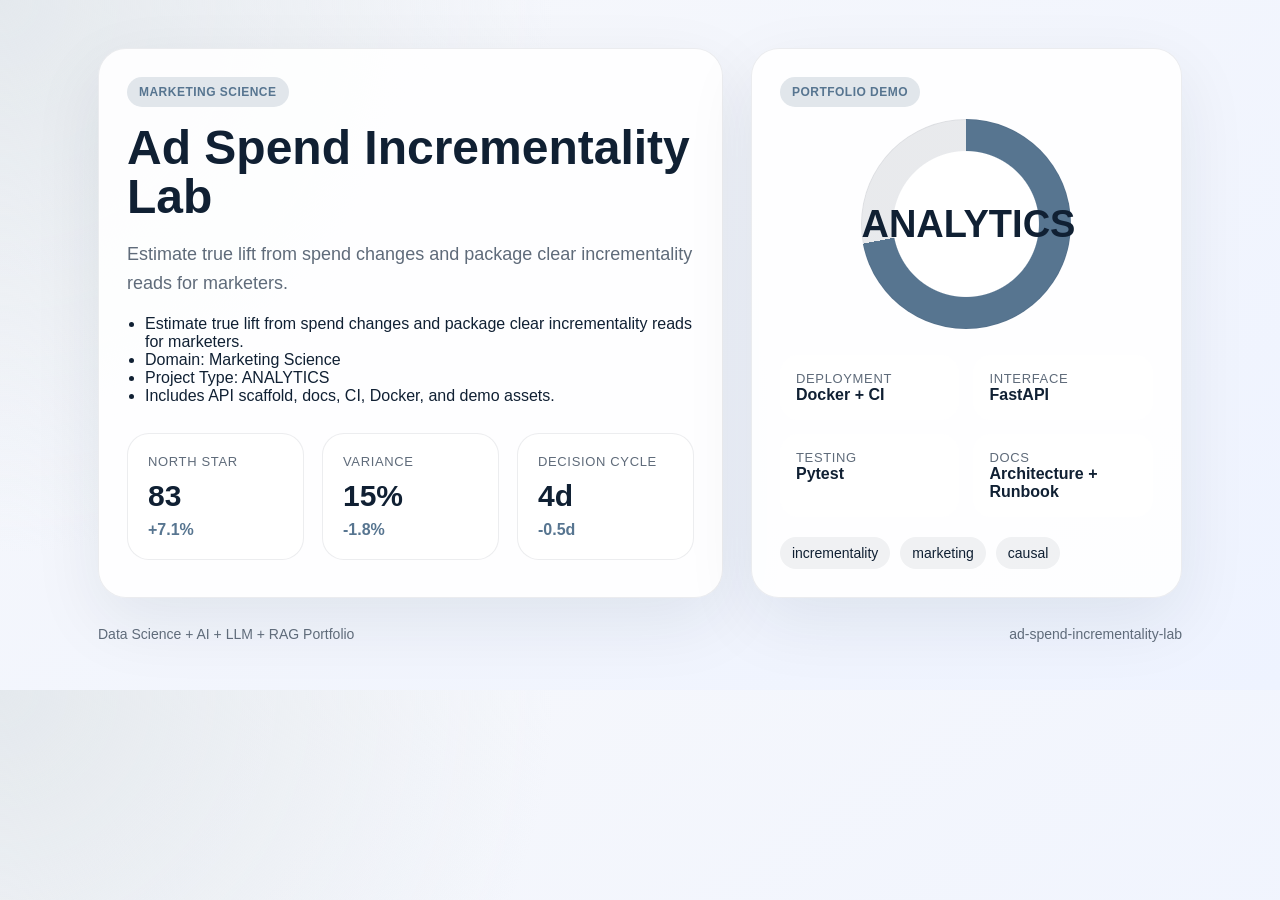
==== demo/index.html @ 29cf0526 "Publish production-ready portfolio project" ====
<!doctype html>
        <html lang="en">
        <head>
          <meta charset="utf-8">
          <meta name="viewport" content="width=device-width, initial-scale=1">
          <title>Ad Spend Incrementality Lab</title>
          <style>
            :root {
              --accent: #577590;
              --ink: #102033;
              --muted: #5f6b7a;
              --card: rgba(255,255,255,0.88);
              --bg-1: #f7f8fb;
              --bg-2: #eef3ff;
            }
            * { box-sizing: border-box; }
            body {
              margin: 0;
              font-family: "Avenir Next", "Segoe UI", sans-serif;
              color: var(--ink);
              background:
                radial-gradient(circle at top left, color-mix(in srgb, var(--accent) 16%, white), transparent 38%),
                linear-gradient(145deg, var(--bg-1), var(--bg-2));
            }
            main {
              max-width: 1180px;
              margin: 0 auto;
              padding: 48px;
            }
            .hero {
              display: grid;
              grid-template-columns: 1.45fr 1fr;
              gap: 28px;
              align-items: stretch;
            }
            .panel {
              background: var(--card);
              border: 1px solid rgba(16, 32, 51, 0.08);
              border-radius: 28px;
              padding: 28px;
              box-shadow: 0 24px 70px rgba(16, 32, 51, 0.08);
            }
            .eyebrow {
              display: inline-flex;
              padding: 8px 12px;
              border-radius: 999px;
              background: color-mix(in srgb, var(--accent) 18%, white);
              color: var(--accent);
              font-weight: 700;
              letter-spacing: 0.04em;
              text-transform: uppercase;
              font-size: 12px;
            }
            h1 {
              font-size: 48px;
              line-height: 1.03;
              margin: 16px 0 18px;
            }
            p {
              color: var(--muted);
              font-size: 18px;
              line-height: 1.6;
              margin: 0 0 18px;
            }
            ul {
              margin: 18px 0 0;
              padding-left: 18px;
              color: var(--ink);
            }
            .cards {
              display: grid;
              grid-template-columns: repeat(3, 1fr);
              gap: 18px;
              margin-top: 28px;
            }
            .card {
              background: white;
              border-radius: 22px;
              padding: 20px;
              border: 1px solid rgba(16, 32, 51, 0.08);
            }
            .card span, .meta span {
              display: block;
              color: var(--muted);
              font-size: 13px;
              text-transform: uppercase;
              letter-spacing: 0.05em;
            }
            .card strong {
              display: block;
              font-size: 30px;
              margin: 10px 0 8px;
            }
            .card em {
              color: var(--accent);
              font-style: normal;
              font-weight: 700;
            }
            .visual {
              min-height: 100%;
              display: flex;
              flex-direction: column;
              justify-content: space-between;
            }
            .ring {
              width: 210px;
              height: 210px;
              margin: 12px auto 26px;
              border-radius: 50%;
              background:
                radial-gradient(circle closest-side, white 69%, transparent 70%),
                conic-gradient(var(--accent) 0 72%, rgba(16, 32, 51, 0.09) 72% 100%);
              display: grid;
              place-items: center;
              box-shadow: inset 0 0 0 1px rgba(16, 32, 51, 0.05);
            }
            .ring strong {
              font-size: 38px;
            }
            .meta {
              display: grid;
              grid-template-columns: repeat(2, 1fr);
              gap: 14px;
            }
            .meta article {
              background: white;
              border-radius: 18px;
              padding: 16px;
            }
            .tag-list {
              display: flex;
              flex-wrap: wrap;
              gap: 10px;
              list-style: none;
              padding: 0;
              margin: 20px 0 0;
            }
            .tag-list li {
              padding: 8px 12px;
              border-radius: 999px;
              background: rgba(16, 32, 51, 0.06);
              font-size: 14px;
            }
            .footer {
              margin-top: 28px;
              display: flex;
              justify-content: space-between;
              color: var(--muted);
              font-size: 14px;
            }
          </style>
        </head>
        <body>
          <main>
            <section class="hero">
              <div class="panel">
                <span class="eyebrow">Marketing Science</span>
                <h1>Ad Spend Incrementality Lab</h1>
                <p>Estimate true lift from spend changes and package clear incrementality reads for marketers.</p>
                <ul>
                  <li>Estimate true lift from spend changes and package clear incrementality reads for marketers.</li><li>Domain: Marketing Science</li><li>Project Type: ANALYTICS</li><li>Includes API scaffold, docs, CI, Docker, and demo assets.</li>
                </ul>
                <div class="cards">
                  <article class='card'><span>North Star</span><strong>83</strong><em>+7.1%</em></article>
<article class='card'><span>Variance</span><strong>15%</strong><em>-1.8%</em></article>
<article class='card'><span>Decision Cycle</span><strong>4d</strong><em>-0.5d</em></article>
                </div>
              </div>
              <div class="panel visual">
                <div>
                  <span class="eyebrow">Portfolio Demo</span>
                  <div class="ring"><strong>ANALYTICS</strong></div>
                </div>
                <div class="meta">
                  <article><span>Deployment</span><strong>Docker + CI</strong></article>
                  <article><span>Interface</span><strong>FastAPI</strong></article>
                  <article><span>Testing</span><strong>Pytest</strong></article>
                  <article><span>Docs</span><strong>Architecture + Runbook</strong></article>
                </div>
                <ul class="tag-list"><li>incrementality</li><li>marketing</li><li>causal</li></ul>
              </div>
            </section>
            <div class="footer">
              <span>Data Science + AI + LLM + RAG Portfolio</span>
              <span>ad-spend-incrementality-lab</span>
            </div>
          </main>
        </body>
        </html>
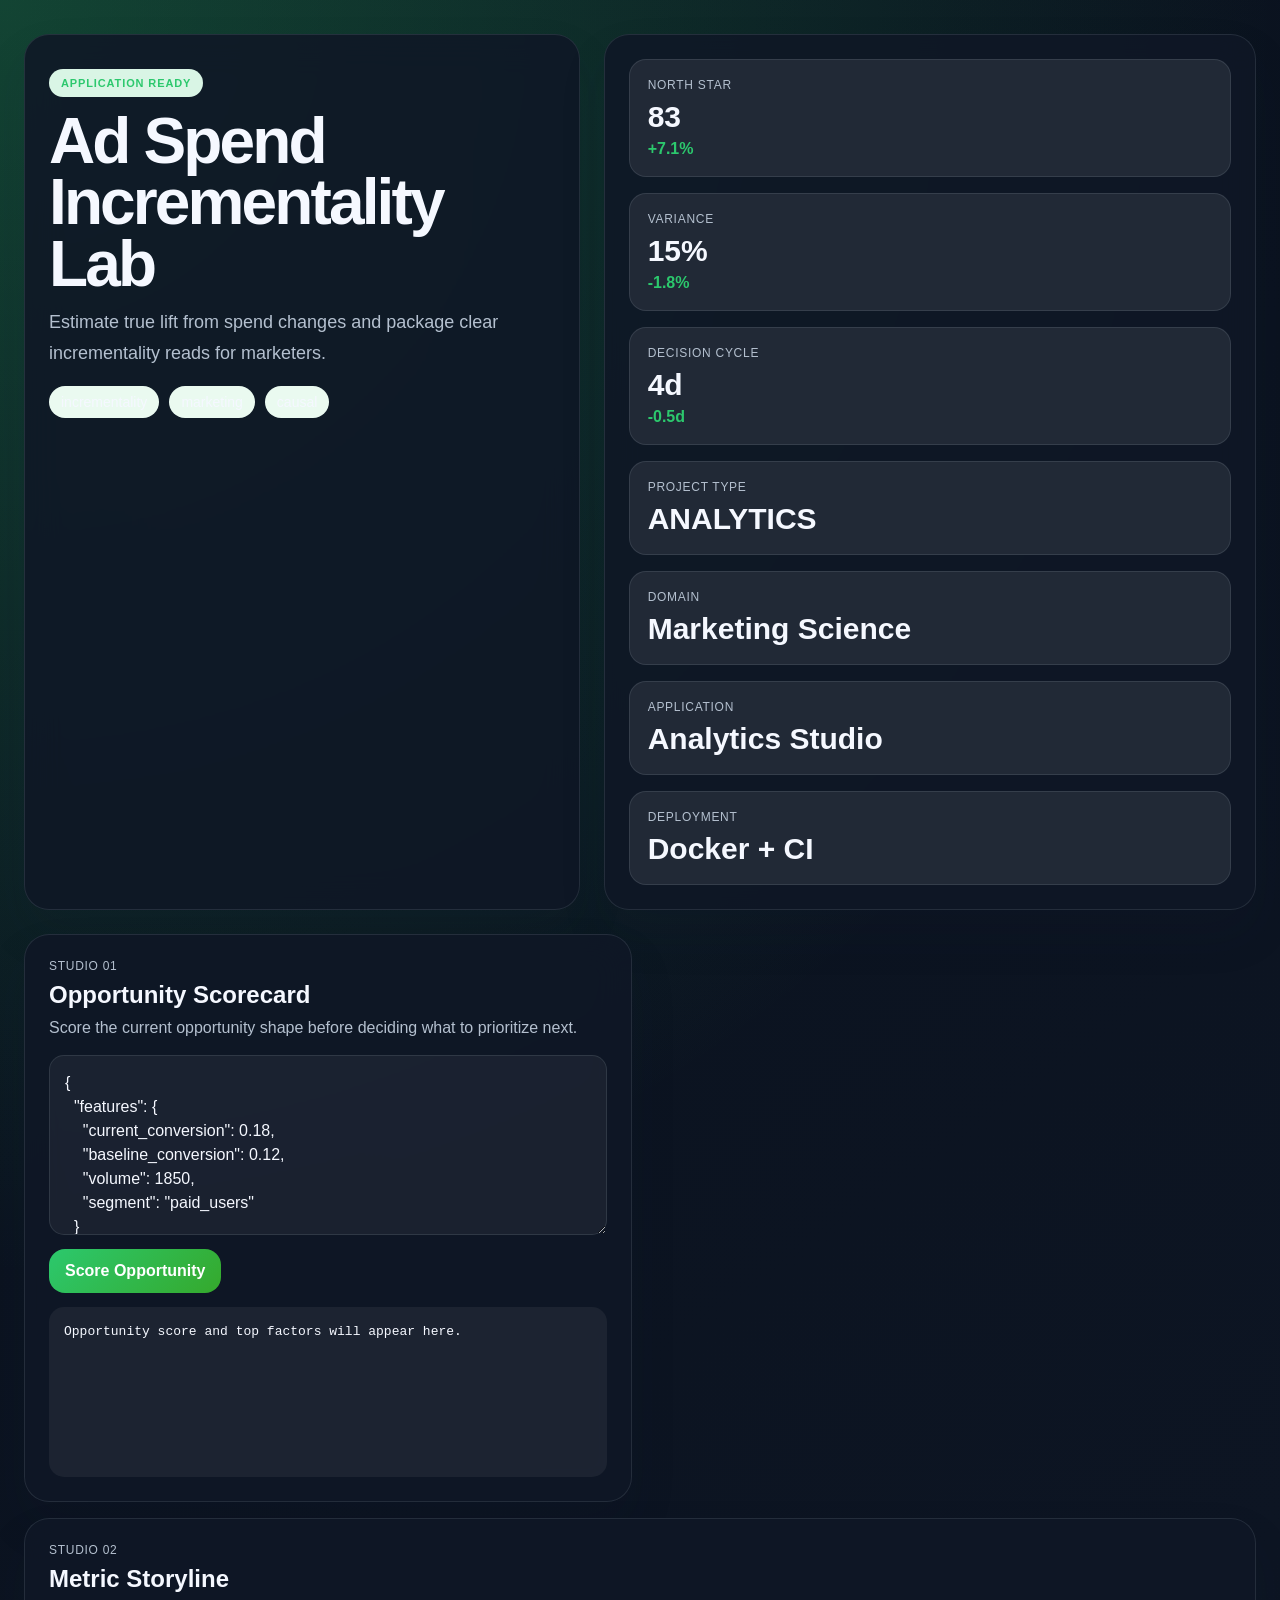
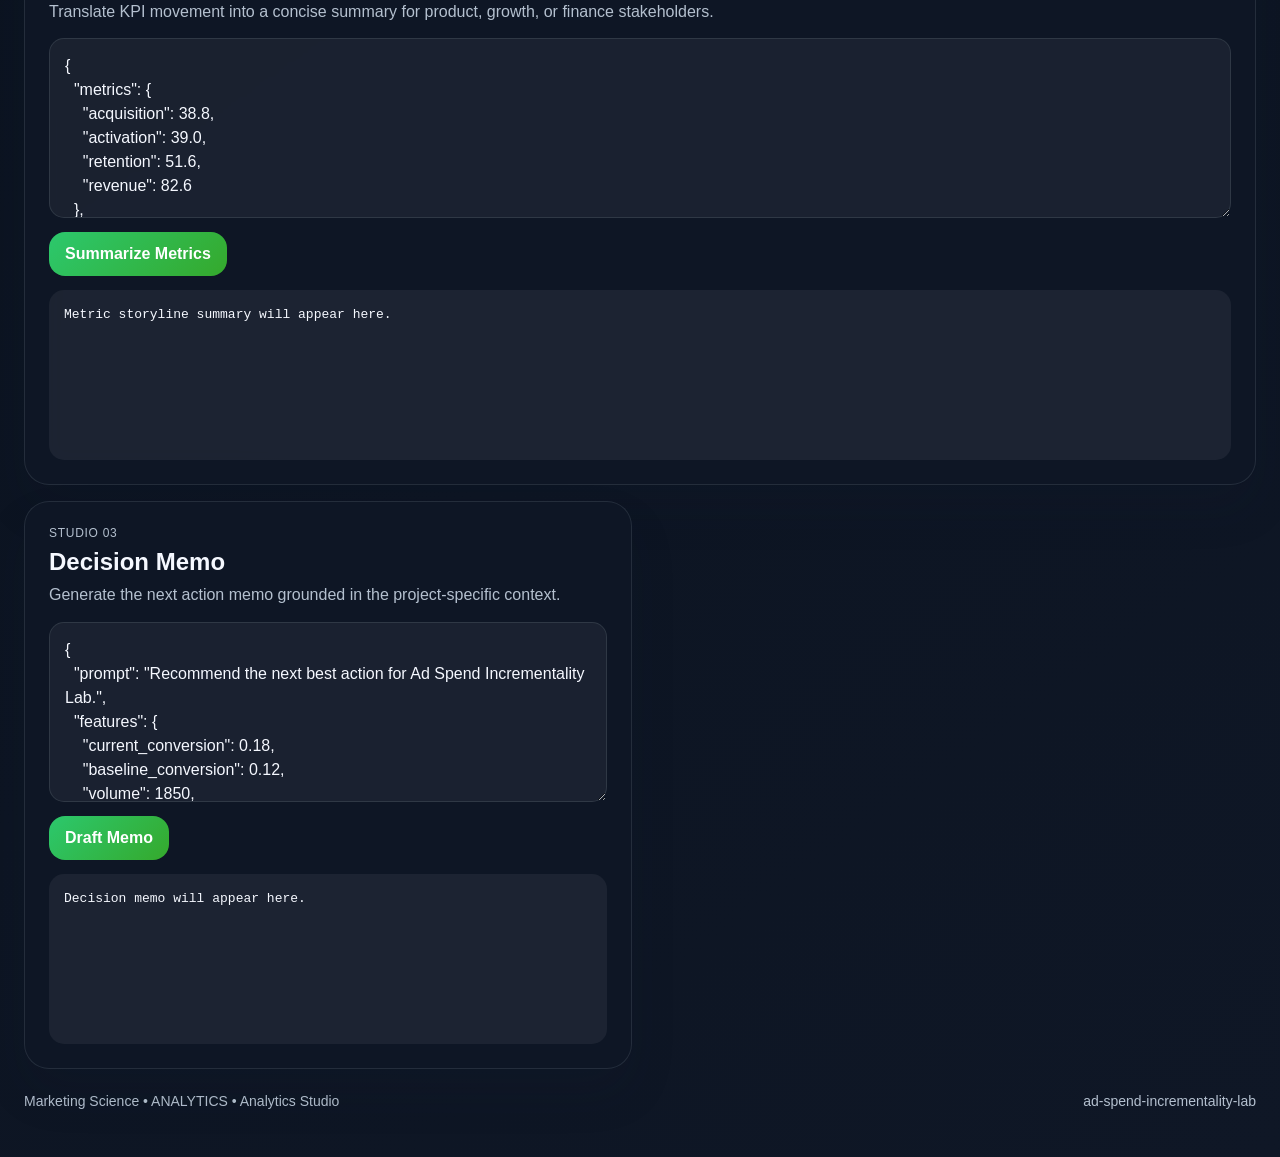
==== commit 22ad1f98: "Publish production-ready portfolio project" ====
--- a/demo/index.html
+++ b/demo/index.html
@@ -5,186 +5,108 @@
           <meta charset="utf-8">
           <meta name="viewport" content="width=device-width, initial-scale=1">
           <title>Ad Spend Incrementality Lab</title>
-          <style>
-            :root {
-              --accent: #577590;
-              --ink: #102033;
-              --muted: #5f6b7a;
-              --card: rgba(255,255,255,0.88);
-              --bg-1: #f7f8fb;
-              --bg-2: #eef3ff;
-            }
-            * { box-sizing: border-box; }
-            body {
-              margin: 0;
-              font-family: "Avenir Next", "Segoe UI", sans-serif;
-              color: var(--ink);
-              background:
-                radial-gradient(circle at top left, color-mix(in srgb, var(--accent) 16%, white), transparent 38%),
-                linear-gradient(145deg, var(--bg-1), var(--bg-2));
-            }
-            main {
-              max-width: 1180px;
-              margin: 0 auto;
-              padding: 48px;
-            }
-            .hero {
-              display: grid;
-              grid-template-columns: 1.45fr 1fr;
-              gap: 28px;
-              align-items: stretch;
-            }
-            .panel {
-              background: var(--card);
-              border: 1px solid rgba(16, 32, 51, 0.08);
-              border-radius: 28px;
-              padding: 28px;
-              box-shadow: 0 24px 70px rgba(16, 32, 51, 0.08);
-            }
-            .eyebrow {
-              display: inline-flex;
-              padding: 8px 12px;
-              border-radius: 999px;
-              background: color-mix(in srgb, var(--accent) 18%, white);
-              color: var(--accent);
-              font-weight: 700;
-              letter-spacing: 0.04em;
-              text-transform: uppercase;
-              font-size: 12px;
-            }
-            h1 {
-              font-size: 48px;
-              line-height: 1.03;
-              margin: 16px 0 18px;
-            }
-            p {
-              color: var(--muted);
-              font-size: 18px;
-              line-height: 1.6;
-              margin: 0 0 18px;
-            }
-            ul {
-              margin: 18px 0 0;
-              padding-left: 18px;
-              color: var(--ink);
-            }
-            .cards {
-              display: grid;
-              grid-template-columns: repeat(3, 1fr);
-              gap: 18px;
-              margin-top: 28px;
-            }
-            .card {
-              background: white;
-              border-radius: 22px;
-              padding: 20px;
-              border: 1px solid rgba(16, 32, 51, 0.08);
-            }
-            .card span, .meta span {
-              display: block;
-              color: var(--muted);
-              font-size: 13px;
-              text-transform: uppercase;
-              letter-spacing: 0.05em;
-            }
-            .card strong {
-              display: block;
-              font-size: 30px;
-              margin: 10px 0 8px;
-            }
-            .card em {
-              color: var(--accent);
-              font-style: normal;
-              font-weight: 700;
-            }
-            .visual {
-              min-height: 100%;
-              display: flex;
-              flex-direction: column;
-              justify-content: space-between;
-            }
-            .ring {
-              width: 210px;
-              height: 210px;
-              margin: 12px auto 26px;
-              border-radius: 50%;
-              background:
-                radial-gradient(circle closest-side, white 69%, transparent 70%),
-                conic-gradient(var(--accent) 0 72%, rgba(16, 32, 51, 0.09) 72% 100%);
-              display: grid;
-              place-items: center;
-              box-shadow: inset 0 0 0 1px rgba(16, 32, 51, 0.05);
-            }
-            .ring strong {
-              font-size: 38px;
-            }
-            .meta {
-              display: grid;
-              grid-template-columns: repeat(2, 1fr);
-              gap: 14px;
-            }
-            .meta article {
-              background: white;
-              border-radius: 18px;
-              padding: 16px;
-            }
-            .tag-list {
-              display: flex;
-              flex-wrap: wrap;
-              gap: 10px;
-              list-style: none;
-              padding: 0;
-              margin: 20px 0 0;
-            }
-            .tag-list li {
-              padding: 8px 12px;
-              border-radius: 999px;
-              background: rgba(16, 32, 51, 0.06);
-              font-size: 14px;
-            }
-            .footer {
-              margin-top: 28px;
-              display: flex;
-              justify-content: space-between;
-              color: var(--muted);
-              font-size: 14px;
-            }
-          </style>
+          <link rel="stylesheet" href="./styles.css">
         </head>
-        <body>
-          <main>
+        <body class="surface-ink">
+          <div class="page layout-rail eyebrow-solid headline-compact modules-3 hero-align-left">
             <section class="hero">
-              <div class="panel">
-                <span class="eyebrow">Marketing Science</span>
-                <h1>Ad Spend Incrementality Lab</h1>
-                <p>Estimate true lift from spend changes and package clear incrementality reads for marketers.</p>
-                <ul>
-                  <li>Estimate true lift from spend changes and package clear incrementality reads for marketers.</li><li>Domain: Marketing Science</li><li>Project Type: ANALYTICS</li><li>Includes API scaffold, docs, CI, Docker, and demo assets.</li>
+              <div class="panel hero-copy">
+                <span class="eyebrow" data-health>Analytics Studio</span>
+                <h1 id="project-title">Ad Spend Incrementality Lab</h1>
+                <p id="project-summary" class="lead">Estimate true lift from spend changes and package clear incrementality reads for marketers.</p>
+                <ul id="project-tags" class="tag-list">
+                  <li>incrementality</li><li>marketing</li><li>causal</li>
                 </ul>
-                <div class="cards">
+              </div>
+              <div class="panel hero-side">
+                <div class="metric-grid">
                   <article class='card'><span>North Star</span><strong>83</strong><em>+7.1%</em></article>
 <article class='card'><span>Variance</span><strong>15%</strong><em>-1.8%</em></article>
 <article class='card'><span>Decision Cycle</span><strong>4d</strong><em>-0.5d</em></article>
                 </div>
-              </div>
-              <div class="panel visual">
-                <div>
-                  <span class="eyebrow">Portfolio Demo</span>
-                  <div class="ring"><strong>ANALYTICS</strong></div>
+                <div class="mini-grid">
+                  <article class='mini-card'><span>Project Type</span><strong>ANALYTICS</strong></article><article class='mini-card'><span>Domain</span><strong>Marketing Science</strong></article><article class='mini-card'><span>Application</span><strong>Analytics Studio</strong></article><article class='mini-card'><span>Deployment</span><strong>Docker + CI</strong></article>
                 </div>
-                <div class="meta">
-                  <article><span>Deployment</span><strong>Docker + CI</strong></article>
-                  <article><span>Interface</span><strong>FastAPI</strong></article>
-                  <article><span>Testing</span><strong>Pytest</strong></article>
-                  <article><span>Docs</span><strong>Architecture + Runbook</strong></article>
-                </div>
-                <ul class="tag-list"><li>incrementality</li><li>marketing</li><li>causal</li></ul>
               </div>
             </section>
-            <div class="footer">
-              <span>Data Science + AI + LLM + RAG Portfolio</span>
+            <section class="app-grid">
+              <article class="panel module js-module span-normal">
+          <div class="module-header">
+            <span>Studio 01</span>
+            <h2>Opportunity Scorecard</h2>
+            <p>Score the current opportunity shape before deciding what to prioritize next.</p>
+          </div>
+          <textarea class="js-input">{
+  &quot;features&quot;: {
+    &quot;current_conversion&quot;: 0.18,
+    &quot;baseline_conversion&quot;: 0.12,
+    &quot;volume&quot;: 1850,
+    &quot;segment&quot;: &quot;paid_users&quot;
+  }
+}</textarea>
+          <div class="button-row">
+            <button class="js-run" data-endpoint="/score" data-input-mode="json">Score Opportunity</button>
+          </div>
+          <pre class="js-output">Opportunity score and top factors will appear here.</pre>
+        </article>
+<article class="panel module js-module span-wide">
+          <div class="module-header">
+            <span>Studio 02</span>
+            <h2>Metric Storyline</h2>
+            <p>Translate KPI movement into a concise summary for product, growth, or finance stakeholders.</p>
+          </div>
+          <textarea class="js-input">{
+  &quot;metrics&quot;: {
+    &quot;acquisition&quot;: 38.8,
+    &quot;activation&quot;: 39.0,
+    &quot;retention&quot;: 51.6,
+    &quot;revenue&quot;: 82.6
+  },
+  &quot;baseline&quot;: {
+    &quot;acquisition&quot;: 35.7,
+    &quot;activation&quot;: 35.88,
+    &quot;retention&quot;: 47.47,
+    &quot;revenue&quot;: 75.99
+  }
+}</textarea>
+          <div class="button-row">
+            <button class="js-run" data-endpoint="/analyze" data-input-mode="json">Summarize Metrics</button>
+          </div>
+          <pre class="js-output">Metric storyline summary will appear here.</pre>
+        </article>
+<article class="panel module js-module span-normal">
+          <div class="module-header">
+            <span>Studio 03</span>
+            <h2>Decision Memo</h2>
+            <p>Generate the next action memo grounded in the project-specific context.</p>
+          </div>
+          <textarea class="js-input">{
+  &quot;prompt&quot;: &quot;Recommend the next best action for Ad Spend Incrementality Lab.&quot;,
+  &quot;features&quot;: {
+    &quot;current_conversion&quot;: 0.18,
+    &quot;baseline_conversion&quot;: 0.12,
+    &quot;volume&quot;: 1850,
+    &quot;segment&quot;: &quot;paid_users&quot;
+  },
+  &quot;metrics&quot;: {
+    &quot;acquisition&quot;: 38.8,
+    &quot;activation&quot;: 39.0,
+    &quot;retention&quot;: 51.6,
+    &quot;revenue&quot;: 82.6
+  }
+}</textarea>
+          <div class="button-row">
+            <button class="js-run" data-endpoint="/recommend" data-input-mode="json">Draft Memo</button>
+          </div>
+          <pre class="js-output">Decision memo will appear here.</pre>
+        </article>
+            </section>
+            <footer class="footer">
+              <span>Marketing Science • ANALYTICS • Analytics Studio</span>
               <span>ad-spend-incrementality-lab</span>
-            </div>
-          </main>
+            </footer>
+          </div>
+          <script id="bootstrap-data" type="application/json">{"project": {"slug": "ad-spend-incrementality-lab", "title": "Ad Spend Incrementality Lab", "project_type": "analytics", "domain": "Marketing Science", "summary": "Estimate true lift from spend changes and package clear incrementality reads for marketers.", "tags": ["incrementality", "marketing", "causal"]}, "app_archetype": "studio", "ui_profile": {"layout": "rail", "surface": "ink", "font_stack": "\"Avenir Next\", \"Segoe UI\", sans-serif", "radius": 25, "shadow": 47, "eyebrow_style": "solid", "module_columns": 3, "hero_align": "left", "headline_mode": "compact"}, "app_modules": [{"label": "Studio 01", "title": "Opportunity Scorecard", "description": "Score the current opportunity shape before deciding what to prioritize next.", "endpoint": "/score", "input_mode": "json", "cta": "Score Opportunity", "prefill": "{\n  \"features\": {\n    \"current_conversion\": 0.18,\n    \"baseline_conversion\": 0.12,\n    \"volume\": 1850,\n    \"segment\": \"paid_users\"\n  }\n}", "hint": "Opportunity score and top factors will appear here.", "span": "normal"}, {"label": "Studio 02", "title": "Metric Storyline", "description": "Translate KPI movement into a concise summary for product, growth, or finance stakeholders.", "endpoint": "/analyze", "input_mode": "json", "cta": "Summarize Metrics", "prefill": "{\n  \"metrics\": {\n    \"acquisition\": 38.8,\n    \"activation\": 39.0,\n    \"retention\": 51.6,\n    \"revenue\": 82.6\n  },\n  \"baseline\": {\n    \"acquisition\": 35.7,\n    \"activation\": 35.88,\n    \"retention\": 47.47,\n    \"revenue\": 75.99\n  }\n}", "hint": "Metric storyline summary will appear here.", "span": "wide"}, {"label": "Studio 03", "title": "Decision Memo", "description": "Generate the next action memo grounded in the project-specific context.", "endpoint": "/recommend", "input_mode": "json", "cta": "Draft Memo", "prefill": "{\n  \"prompt\": \"Recommend the next best action for Ad Spend Incrementality Lab.\",\n  \"features\": {\n    \"current_conversion\": 0.18,\n    \"baseline_conversion\": 0.12,\n    \"volume\": 1850,\n    \"segment\": \"paid_users\"\n  },\n  \"metrics\": {\n    \"acquisition\": 38.8,\n    \"activation\": 39.0,\n    \"retention\": 51.6,\n    \"revenue\": 82.6\n  }\n}", "hint": "Decision memo will appear here.", "span": "normal"}], "sample_features": {"current_conversion": 0.18, "baseline_conversion": 0.12, "volume": 1850, "segment": "paid_users"}, "sample_metrics": {"acquisition": 38.8, "activation": 39.0, "retention": 51.6, "revenue": 82.6}, "knowledge_base": ["Ad Spend Incrementality Lab is positioned as a Marketing Science starter that emphasizes fast iteration, clear documentation, and production-friendly interfaces.", "The primary value proposition is: Estimate true lift from spend changes and package clear incrementality reads for marketers.", "Recommended operating model: ship a small API, add observability, validate outputs with stakeholder review, and monitor the top business KPI every week.", "Typical stakeholders include analytics, operations, product, and leadership teams working on incrementality, marketing, causal."], "dashboard_metrics": [{"label": "North Star", "value": "83", "delta": "+7.1%"}, {"label": "Variance", "value": "15%", "delta": "-1.8%"}, {"label": "Decision Cycle", "value": "4d", "delta": "-0.5d"}]}</script>
+          <script src="./app.js"></script>
         </body>
         </html>
--- a/demo/styles.css
+++ b/demo/styles.css
@@ -0,0 +1,348 @@
+
+:root {
+  --accent: #2cc86d;
+  --accent-2: #35a92c;
+  --accent-soft: color-mix(in srgb, var(--accent) 18%, white);
+  --radius: 25px;
+  --shadow-size: 47px;
+  --font-stack: "Avenir Next", "Segoe UI", sans-serif;
+  --bg: #f4f7fb;
+  --card: rgba(255, 255, 255, 0.86);
+  --line: rgba(16, 32, 51, 0.08);
+  --ink: #102033;
+  --muted: #5f6b7a;
+  --output-bg: #0d1b2e;
+  --output-ink: #dae8ff;
+}
+* { box-sizing: border-box; }
+html, body { margin: 0; min-height: 100%; }
+body {
+  font-family: var(--font-stack);
+  color: var(--ink);
+  background: linear-gradient(145deg, #f8fbff, var(--bg));
+}
+body.surface-mist {
+  --bg: #eef4fb;
+  background:
+    radial-gradient(circle at top left, color-mix(in srgb, var(--accent) 18%, white), transparent 34%),
+    linear-gradient(145deg, #fbfdff, var(--bg));
+}
+body.surface-aurora {
+  --bg: #edf1ff;
+  background:
+    radial-gradient(circle at 0% 0%, color-mix(in srgb, var(--accent) 22%, white), transparent 38%),
+    radial-gradient(circle at 100% 100%, color-mix(in srgb, var(--accent-2) 20%, white), transparent 28%),
+    linear-gradient(135deg, #f7f8ff, var(--bg));
+}
+body.surface-sand {
+  --bg: #f5efe8;
+  --card: rgba(255, 251, 246, 0.9);
+  background:
+    linear-gradient(135deg, rgba(255,255,255,0.82), rgba(245, 239, 232, 0.98)),
+    radial-gradient(circle at top right, color-mix(in srgb, var(--accent) 16%, white), transparent 32%);
+}
+body.surface-slate {
+  --bg: #ecf0f7;
+  --card: rgba(248, 250, 255, 0.88);
+  background:
+    linear-gradient(160deg, #f7f9fc, var(--bg)),
+    radial-gradient(circle at bottom left, color-mix(in srgb, var(--accent-2) 16%, white), transparent 34%);
+}
+body.surface-paper {
+  --bg: #f8f8f4;
+  --card: rgba(255,255,255,0.93);
+  background:
+    linear-gradient(180deg, #fffefb, var(--bg));
+}
+body.surface-ink {
+  --bg: #0f1726;
+  --card: rgba(15, 23, 38, 0.88);
+  --line: rgba(226, 238, 255, 0.1);
+  --ink: #f5f8ff;
+  --muted: #b4c0cf;
+  --output-bg: rgba(255,255,255,0.06);
+  --output-ink: #f5f8ff;
+  background:
+    radial-gradient(circle at top left, color-mix(in srgb, var(--accent) 28%, transparent), transparent 42%),
+    linear-gradient(145deg, #09111d, var(--bg));
+}
+.page {
+  max-width: 1360px;
+  margin: 0 auto;
+  padding: 34px 24px 48px;
+  display: grid;
+  gap: 24px;
+}
+.panel {
+  background: var(--card);
+  border: 1px solid var(--line);
+  border-radius: var(--radius);
+  box-shadow: 0 24px var(--shadow-size) rgba(16, 32, 51, 0.1);
+  backdrop-filter: blur(18px);
+}
+.hero {
+  display: grid;
+  gap: 24px;
+}
+.hero-copy,
+.hero-side,
+.module {
+  padding: 24px;
+}
+.eyebrow {
+  display: inline-flex;
+  align-items: center;
+  gap: 8px;
+  padding: 8px 12px;
+  border-radius: 999px;
+  background: var(--accent-soft);
+  color: var(--accent);
+  text-transform: uppercase;
+  letter-spacing: 0.08em;
+  font-size: 11px;
+  font-weight: 800;
+}
+.page.eyebrow-outline .eyebrow {
+  background: transparent;
+  border: 1px solid color-mix(in srgb, var(--accent) 40%, white);
+}
+.page.eyebrow-soft .eyebrow {
+  background: color-mix(in srgb, var(--accent) 12%, white);
+  color: color-mix(in srgb, var(--accent) 82%, black);
+}
+h1 {
+  margin: 14px 0 12px;
+  font-size: clamp(2.2rem, 5vw, 4.4rem);
+  line-height: 0.96;
+  letter-spacing: -0.045em;
+}
+.page.headline-compact h1 { max-width: 10ch; }
+.page.headline-tall h1 { line-height: 1.03; font-size: clamp(2.4rem, 5vw, 4.8rem); }
+.lead {
+  margin: 0;
+  font-size: 18px;
+  line-height: 1.68;
+  color: var(--muted);
+  max-width: 62ch;
+}
+.tag-list {
+  list-style: none;
+  display: flex;
+  flex-wrap: wrap;
+  gap: 10px;
+  margin: 18px 0 0;
+  padding: 0;
+}
+.tag-list li {
+  padding: 8px 12px;
+  border-radius: 999px;
+  background: color-mix(in srgb, var(--accent) 10%, white);
+  color: var(--ink);
+  font-size: 14px;
+}
+.hero-side {
+  display: grid;
+  gap: 16px;
+}
+.metric-grid,
+.mini-grid,
+.app-grid {
+  display: grid;
+  gap: 16px;
+}
+.card,
+.mini-card {
+  background: color-mix(in srgb, var(--card) 92%, white);
+  border: 1px solid var(--line);
+  border-radius: calc(var(--radius) - 8px);
+  padding: 18px;
+}
+.card span,
+.mini-card span,
+.module-header span {
+  display: block;
+  color: var(--muted);
+  text-transform: uppercase;
+  letter-spacing: 0.06em;
+  font-size: 12px;
+}
+.card strong,
+.mini-card strong {
+  display: block;
+  margin-top: 8px;
+  font-size: 30px;
+}
+.card em {
+  display: inline-block;
+  margin-top: 6px;
+  font-style: normal;
+  color: var(--accent);
+  font-weight: 700;
+}
+.module {
+  display: grid;
+  gap: 14px;
+}
+.module-header h2 {
+  margin: 8px 0 6px;
+  font-size: 24px;
+}
+.module-header p {
+  margin: 0;
+  color: var(--muted);
+  line-height: 1.6;
+}
+textarea,
+button {
+  font: inherit;
+}
+textarea {
+  width: 100%;
+  min-height: 180px;
+  resize: vertical;
+  border: 1px solid var(--line);
+  border-radius: calc(var(--radius) - 10px);
+  padding: 15px;
+  background: rgba(255,255,255,0.82);
+  color: var(--ink);
+  line-height: 1.5;
+}
+body.surface-ink textarea {
+  background: rgba(255,255,255,0.05);
+}
+.module-input-text {
+  min-height: 110px;
+}
+.button-row {
+  display: flex;
+  flex-wrap: wrap;
+  gap: 10px;
+}
+button {
+  border: 0;
+  border-radius: 16px;
+  background: linear-gradient(135deg, var(--accent), var(--accent-2));
+  color: white;
+  padding: 13px 16px;
+  font-weight: 700;
+  cursor: pointer;
+}
+pre {
+  margin: 0;
+  white-space: pre-wrap;
+  word-break: break-word;
+  background: var(--output-bg);
+  color: var(--output-ink);
+  border-radius: calc(var(--radius) - 10px);
+  padding: 15px;
+  min-height: 170px;
+  line-height: 1.58;
+  font-size: 13px;
+  overflow: auto;
+}
+.footer {
+  display: flex;
+  justify-content: space-between;
+  color: var(--muted);
+  font-size: 14px;
+}
+.page.layout-horizon .hero {
+  grid-template-columns: 1.45fr 1fr;
+  align-items: stretch;
+}
+.page.layout-horizon.modules-2 .app-grid,
+.page.layout-horizon.modules-3 .app-grid {
+  grid-template-columns: repeat(3, minmax(0, 1fr));
+}
+.page.layout-rail .hero {
+  grid-template-columns: 0.92fr 1.08fr;
+}
+.page.layout-rail .hero-copy {
+  padding-top: 34px;
+}
+.page.layout-rail .app-grid {
+  grid-template-columns: repeat(2, minmax(0, 1fr));
+}
+.page.layout-folio .hero {
+  grid-template-columns: 1fr;
+}
+.page.layout-folio .hero-copy {
+  text-align: center;
+}
+.page.layout-folio .lead {
+  margin-inline: auto;
+}
+.page.layout-folio .tag-list {
+  justify-content: center;
+}
+.page.layout-folio .metric-grid {
+  grid-template-columns: repeat(3, minmax(0, 1fr));
+}
+.page.layout-folio .mini-grid {
+  grid-template-columns: repeat(4, minmax(0, 1fr));
+}
+.page.layout-folio .app-grid {
+  grid-template-columns: repeat(2, minmax(0, 1fr));
+}
+.page.layout-board .hero {
+  grid-template-columns: 1fr;
+}
+.page.layout-board .hero-side {
+  grid-template-columns: 1.2fr 0.8fr;
+  align-items: start;
+}
+.page.layout-board .metric-grid {
+  grid-template-columns: repeat(3, minmax(0, 1fr));
+}
+.page.layout-board .app-grid {
+  grid-template-columns: repeat(4, minmax(0, 1fr));
+}
+.page.layout-stack .hero {
+  grid-template-columns: 1fr;
+}
+.page.layout-stack .hero-side {
+  grid-template-columns: repeat(2, minmax(0, 1fr));
+}
+.page.layout-stack .app-grid {
+  grid-template-columns: repeat(3, minmax(0, 1fr));
+}
+.page.layout-console .hero {
+  grid-template-columns: 1.1fr 0.9fr;
+}
+.page.layout-console .panel,
+.page.layout-console .card,
+.page.layout-console .mini-card {
+  border-radius: 18px;
+}
+.page.modules-2 .app-grid {
+  grid-template-columns: repeat(2, minmax(0, 1fr));
+}
+.module.span-wide {
+  grid-column: span 2;
+}
+.hero-align-center .hero-copy {
+  text-align: center;
+}
+.hero-align-center .lead,
+.hero-align-center .tag-list {
+  margin-inline: auto;
+  justify-content: center;
+}
+@media (max-width: 1120px) {
+  .page.layout-horizon .hero,
+  .page.layout-rail .hero,
+  .page.layout-console .hero,
+  .page.layout-board .hero-side,
+  .page.layout-folio .mini-grid,
+  .page.layout-stack .hero-side,
+  .page.modules-2 .app-grid,
+  .page.layout-board .app-grid,
+  .page.layout-stack .app-grid,
+  .page.layout-horizon.modules-3 .app-grid,
+  .page.layout-folio .app-grid {
+    grid-template-columns: 1fr;
+  }
+  .module.span-wide {
+    grid-column: auto;
+  }
+}
